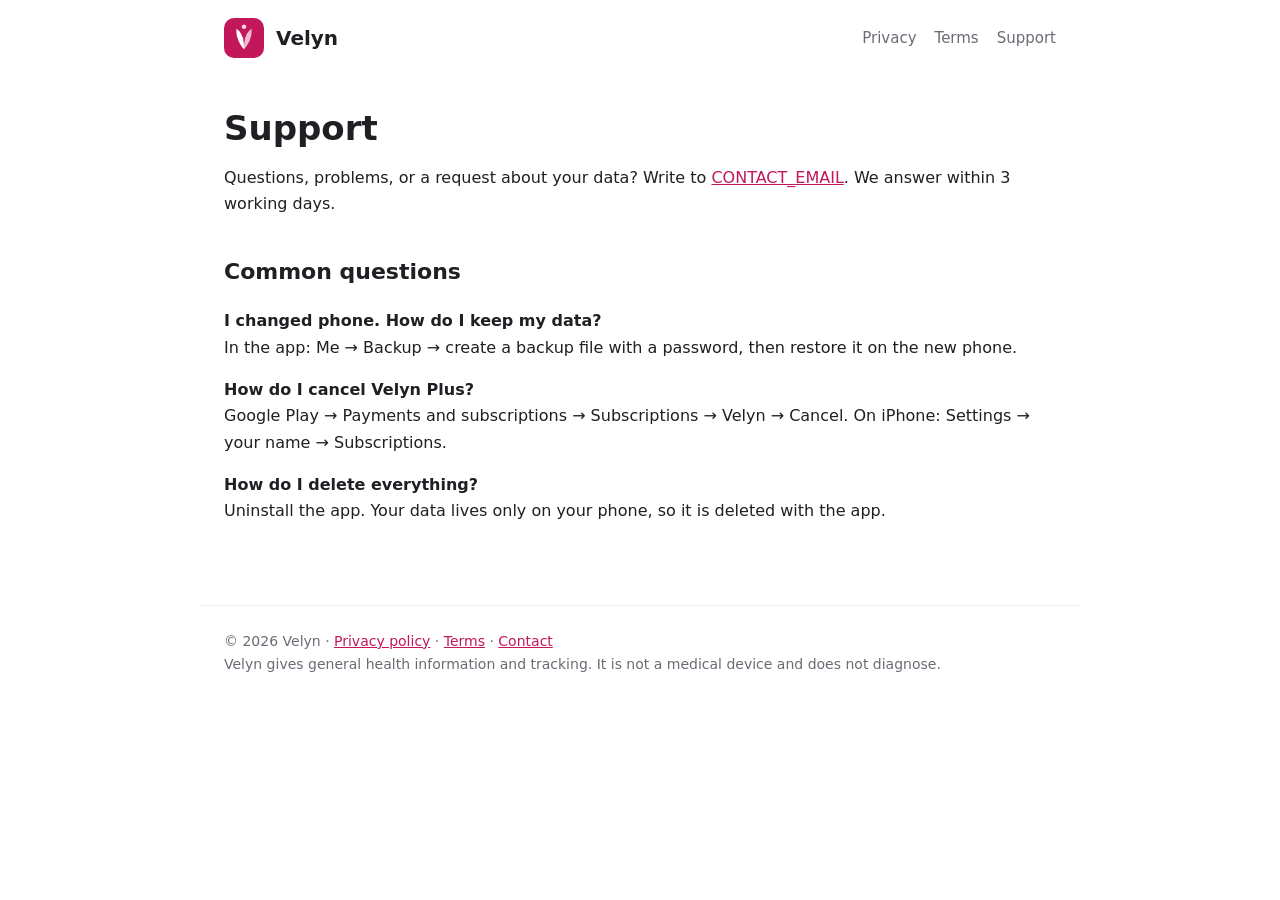
==== support.html @ 1d3dfdd0 "Website + daily official health content feed with safety checks Co-Authored-By: Claude Opus 5.5 <nor" ====
<!doctype html><html lang="en"><head><meta charset="utf-8"><meta name="viewport" content="width=device-width,initial-scale=1"><title>Velyn — Support</title><link rel="icon" href="icon.png"><link rel="stylesheet" href="style.css"></head><body><header><img src="icon.png" alt=""><a href="index.html">Velyn</a><nav><a href="privacy.html">Privacy</a><a href="terms.html">Terms</a><a href="support.html">Support</a></nav></header><main><h1>Support</h1>
<p>Questions, problems, or a request about your data? Write to <a href="mailto:CONTACT_EMAIL">CONTACT_EMAIL</a>. We answer within 3 working days.</p>
<h2>Common questions</h2>
<p><b>I changed phone. How do I keep my data?</b><br>In the app: Me → Backup → create a backup file with a password, then restore it on the new phone.</p>
<p><b>How do I cancel Velyn Plus?</b><br>Google Play → Payments and subscriptions → Subscriptions → Velyn → Cancel. On iPhone: Settings → your name → Subscriptions.</p>
<p><b>How do I delete everything?</b><br>Uninstall the app. Your data lives only on your phone, so it is deleted with the app.</p>
</main><footer>© 2026 Velyn · <a href="privacy.html">Privacy policy</a> · <a href="terms.html">Terms</a> · <a href="support.html">Contact</a><br>Velyn gives general health information and tracking. It is not a medical device and does not diagnose.</footer></body></html>
---- style.css ----
:root{--pink:#C2185B;--plum:#8E5A86;--text:#1F1F24;--muted:#6B6B75;--bg:#FFFFFF;--soft:#FDEEF3}
@media(prefers-color-scheme:dark){:root{--text:#EDEDF0;--muted:#B4B4BE;--bg:#15161A;--soft:#2A1A22}}
*{box-sizing:border-box}body{margin:0;font-family:system-ui,-apple-system,"Segoe UI",Roboto,sans-serif;color:var(--text);background:var(--bg);line-height:1.65}
header{display:flex;align-items:center;gap:12px;padding:18px 24px;max-width:880px;margin:auto}
header img{width:40px;height:40px;border-radius:10px}header a{color:inherit;text-decoration:none;font-weight:600;font-size:20px}
nav{margin-left:auto;display:flex;gap:18px;font-size:15px}nav a{font-weight:400;font-size:15px;color:var(--muted)}
main{max-width:880px;margin:auto;padding:8px 24px 64px}h1{font-size:34px;line-height:1.2;margin:24px 0 8px}h2{margin-top:36px;font-size:22px}
.hero{background:var(--soft);border-radius:24px;padding:36px;margin-top:12px}.hero p{font-size:19px;color:var(--muted);margin:0}
.grid{display:grid;grid-template-columns:repeat(auto-fit,minmax(240px,1fr));gap:16px;margin-top:24px}
.card{border:1px solid #8882;border-radius:16px;padding:18px}.card b{color:var(--pink)}
a{color:var(--pink)}footer{max-width:880px;margin:auto;padding:24px;color:var(--muted);font-size:14px;border-top:1px solid #8882}
table{border-collapse:collapse;width:100%}td,th{border:1px solid #8883;padding:8px;text-align:left;vertical-align:top}
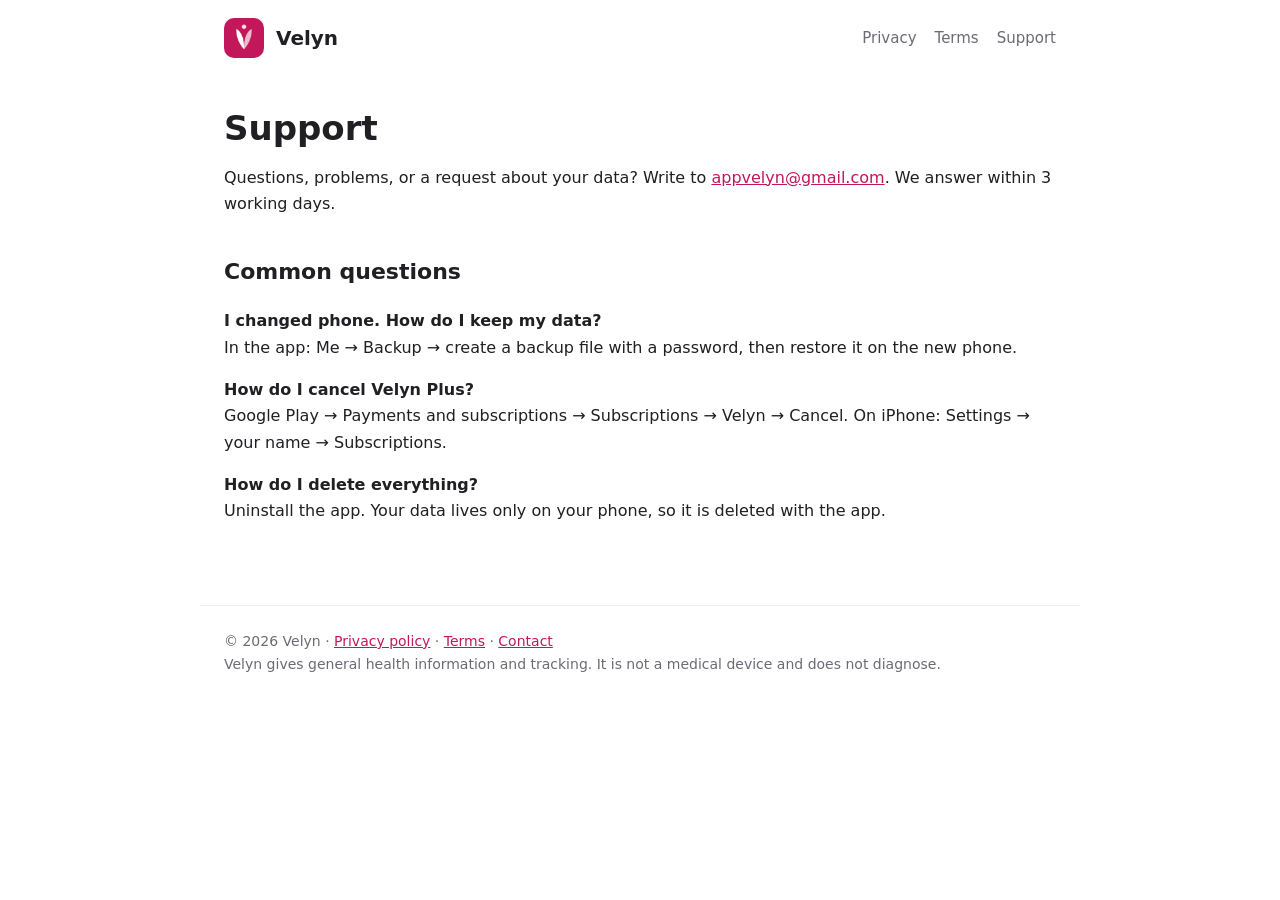
==== commit c7906c0a: "Contact email: appvelyn@gmail.com Co-Authored-By: Claude Opus 5.5 <noreply@anthropic.com> Claude-Ses" ====
--- a/support.html
+++ b/support.html
@@ -1,5 +1,5 @@
 <!doctype html><html lang="en"><head><meta charset="utf-8"><meta name="viewport" content="width=device-width,initial-scale=1"><title>Velyn — Support</title><link rel="icon" href="icon.png"><link rel="stylesheet" href="style.css"></head><body><header><img src="icon.png" alt=""><a href="index.html">Velyn</a><nav><a href="privacy.html">Privacy</a><a href="terms.html">Terms</a><a href="support.html">Support</a></nav></header><main><h1>Support</h1>
-<p>Questions, problems, or a request about your data? Write to <a href="mailto:CONTACT_EMAIL">CONTACT_EMAIL</a>. We answer within 3 working days.</p>
+<p>Questions, problems, or a request about your data? Write to <a href="mailto:appvelyn@gmail.com">appvelyn@gmail.com</a>. We answer within 3 working days.</p>
 <h2>Common questions</h2>
 <p><b>I changed phone. How do I keep my data?</b><br>In the app: Me → Backup → create a backup file with a password, then restore it on the new phone.</p>
 <p><b>How do I cancel Velyn Plus?</b><br>Google Play → Payments and subscriptions → Subscriptions → Velyn → Cancel. On iPhone: Settings → your name → Subscriptions.</p>
